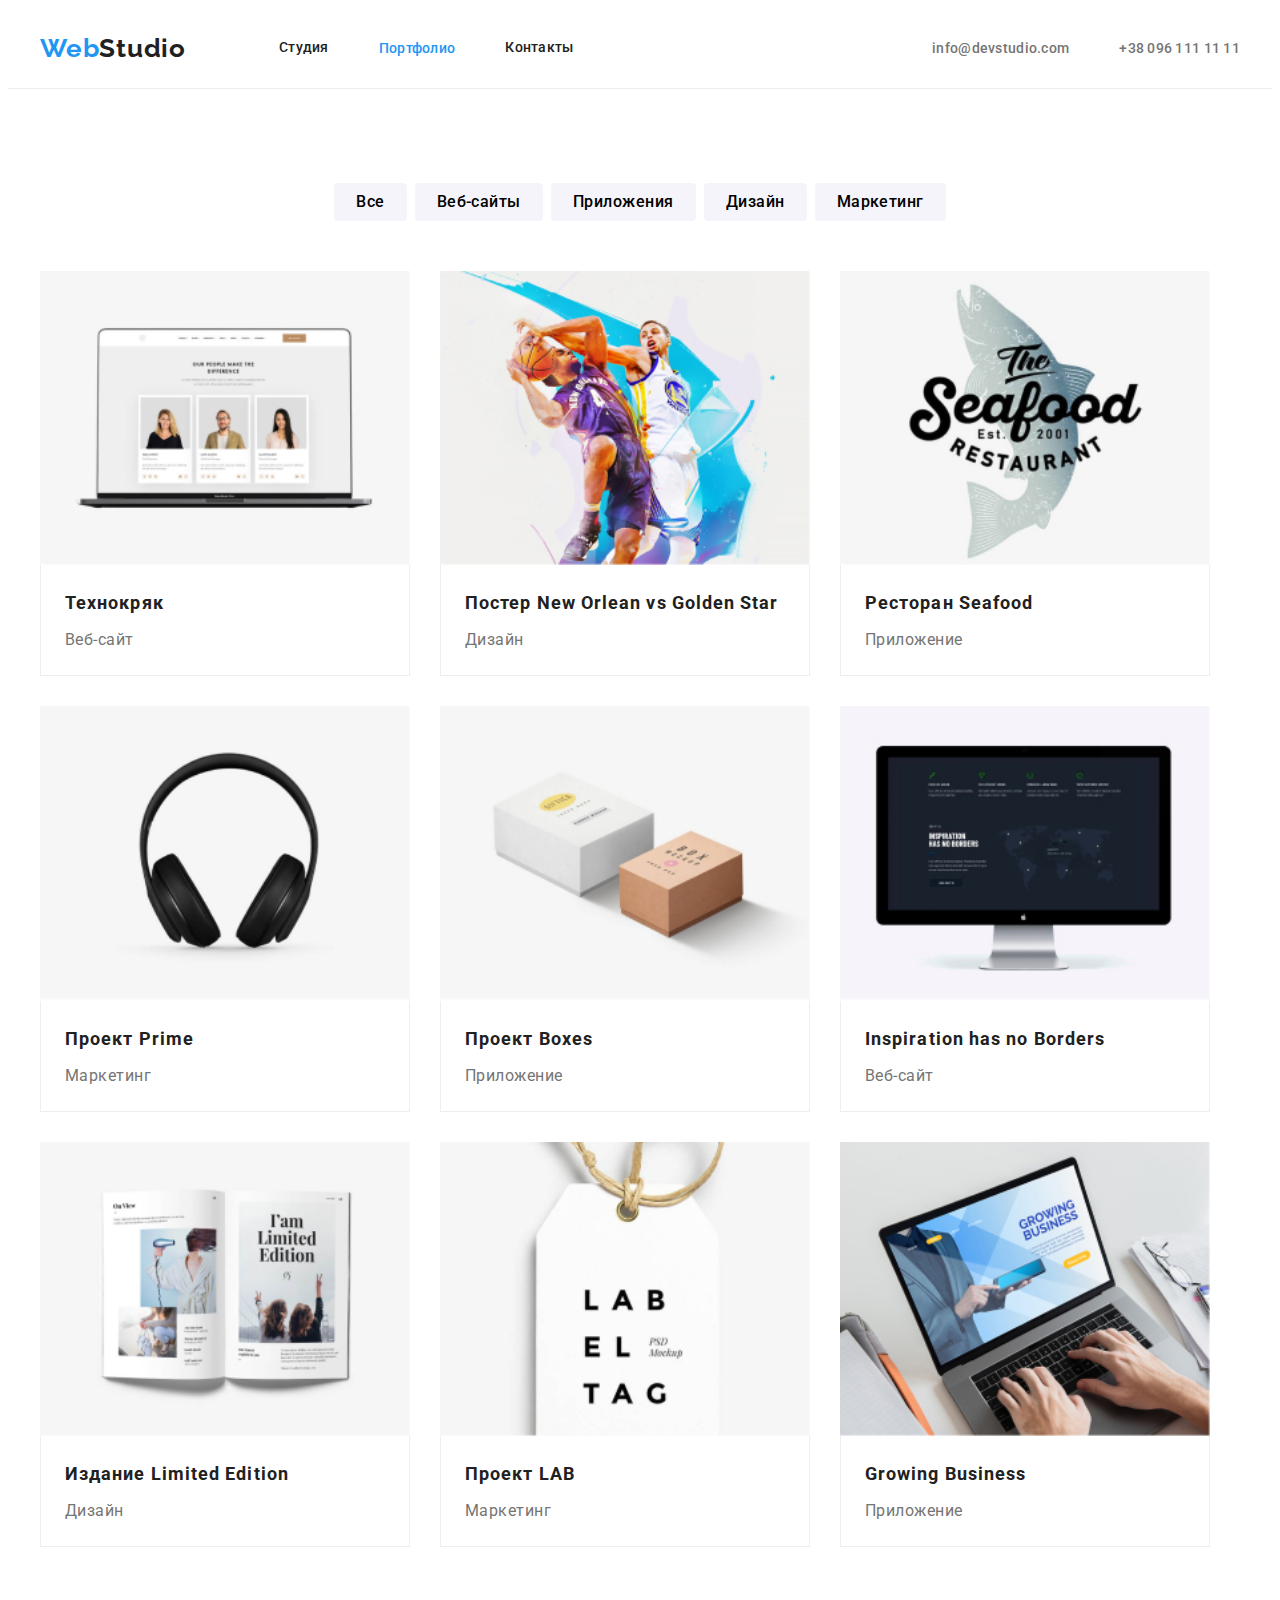
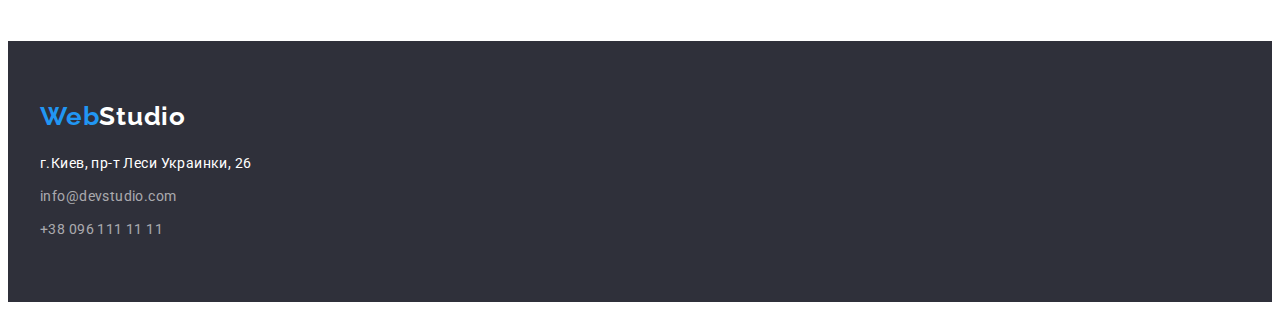
==== portfolio.html @ 44053f6d "Add files via upload" ====
<!DOCTYPE html>
<html lang="ru">

<head>
    <meta charset="UTF-8">
    <meta http-equiv="X-UA-Compatible" content="IE=edge">
    <meta name="viewport" content="width=device-width, initial-scale=1.0">
    <title>WebStudio Портфолио</title>
    <link rel="preconnect" href="https://fonts.googleapis.com">
    <link rel="preconnect" href="https://fonts.gstatic.com" crossorigin>
    <link
        href="https://fonts.googleapis.com/css2?family=Raleway:wght@700&family=Roboto:wght@400;500;700;900&display=swap"
        rel="stylesheet">
    <link rel="stylesheet" href="https://cdnjs.cloudflare.com/ajax/libs/modern-normalize/1.1.0/modern-normalize.min.css"
        integrity="sha512-wpPYUAdjBVSE4KJnH1VR1HeZfpl1ub8YT/NKx4PuQ5NmX2tKuGu6U/JRp5y+Y8XG2tV+wKQpNHVUX03MfMFn9Q=="
        crossorigin="anonymous" referrerpolicy="no-referrer" />
    <link rel="stylesheet" href="./css/styles.css">
</head>

<body>
    <header class="header">
        <div class="container container-header">
            <a class="logo" href="./index.html">Web<span class="logopart-black">Studio</span></a>
            <nav>
                <ul class="list container-header-nav">
                    <li class="link navitem">
                        <a class="nav" href="./index.html">Студия</a>
                    </li>
                    <li class="navitem">
                        <a class="active-page" href="./portfolio.html">Портфолио</a>
                    </li>
                    <li class="navitem">
                        <a class="nav" href="#">Контакты</a>
                    </li>
                </ul>
            </nav>
            <ul class="list container-header-contacts">
                <li>
                    <a class="contacts" href="mailto:info@devstudio.com">info@devstudio.com</a>
                </li>
                <li>
                    <a class="contacts" href="tel:+38096111111">+38 096 111 11 11</a>
                </li>
            </ul>
        </div>
    </header>

    <main>
        <section>
            <div class="container">
                <h1 class=" visually-hidden">Портфолио</h1>
                <ul class="list container-buttons">
                    <li>
                        <button class="buttons-portfolio" type="button">Все</button>
                    </li>
                    <li>
                        <button class="buttons-portfolio" type="button">Веб-сайты</button>
                    </li>
                    <li>
                        <button class="buttons-portfolio" type="button">Приложения</button>
                    </li>
                    <li>
                        <button class="buttons-portfolio" type="button">Дизайн</button>
                    </li>
                    <li>
                        <button class="buttons-portfolio" type="button">Маркетинг</button>
                    </li>
                </ul>


                <ul class="list container-example-cards">
                    <li class="example-card">
                        <img src="./images/technocrack.jpg" alt="лаптоп с открытым вебсайтом" width="370" height="294">
                        <div class="container-example-card-descr">
                            <h2 class="example-card-name">Технокряк</h2>
                            <p class="example-card-descr">Веб-сайт</p>
                        </div>
                    </li>
                    <li class="example-card">
                        <img src="./images/basketball.jpg" alt="баскетболисты команд New Orlean и Golden Star в прыжке"
                            width="370" height="294">
                        <div class="container-example-card-descr">
                            <h2 class="example-card-name">Постер New Orlean vs Golden Star</h2>
                            <p class="example-card-descr">Дизайн</p>
                        </div>
                    </li>

                    <li class="example-card">
                        <img src="./images/seafood.jpg" alt="лого ресторана в виде рыбы" width="370" height="294">
                        <div class="container-example-card-descr">
                            <h2 class="example-card-name">Ресторан Seafood</h2>
                            <p class="example-card-descr">Приложение</p>
                        </div>
                    </li>

                    <li class="example-card">
                        <img src="./images/prime.jpg" alt="полноразмерные черные наушники-чаши" width="370"
                            height="294">
                        <div class="container-example-card-descr">
                            <h2 class="example-card-name">Проект Prime</h2>
                            <p class="example-card-descr">Маркетинг</p>
                        </div>
                    </li>

                    <li class="example-card">
                        <img src="./images/boxes.jpg" alt="две упаковочные коробки" width="370" height="294">
                        <div class="container-example-card-descr">
                            <h2 class="example-card-name">Проект Boxes</h2>
                            <p class="example-card-descr">Приложение</p>
                        </div>
                    </li>

                    <li class="example-card">
                        <img src="./images/inspirationsite.jpg" alt="настольный компьютер моноблок с открытым сайтом"
                            width="370" height="294">
                        <div class="container-example-card-descr">
                            <h2 class="example-card-name">Inspiration has no Borders</h2>
                            <p class="example-card-descr">Веб-сайт</p>
                        </div>
                    </li>
                    <li class="example-card">
                        <img src="./images/limited-edition.jpg" alt="открытый журнал на столе" width="370" height="294">
                        <div class="container-example-card-descr">
                            <h2 class="example-card-name">Издание Limited Edition</h2>
                            <p class="example-card-descr">Дизайн</p>
                        </div>
                    </li>
                    <li class="example-card">
                        <img src="./images/lab-project.jpg" alt="таг-хенгер с надписью LAB" width="370" height="294">
                        <div class="container-example-card-descr">
                            <h2 class="example-card-name">Проект LAB</h2>
                            <p class="example-card-descr">Маркетинг</p>
                        </div>
                    </li>

                    <li class="example-card">
                        <img src="./images/growing-business.jpg" alt="руки при работе на лаптопе" width="370"
                            height="294">
                        <div class="container-example-card-descr">
                            <h2 class="example-card-name">Growing Business</h2>
                            <p class="example-card-descr">Приложение</p>
                        </div>

                    </li>
                </ul>
            </div>
        </section>
    </main>

    <footer>
        <div class="container">
            <a class="logo" href="./index.html">Web<span class="logopart-white">Studio</span></a>
            <address>
                <ul class="list">
                    <li class="footer-info">
                        <a class="address" href="https://goo.gl/maps/pX6Tc8cu8p1majoq9" target="_blank"
                            rel="noopener noreferrer">г.Киев, пр-т Леси Украинки, 26</></a>
                    </li>
                    <li class="footer-info">
                        <a class="footer-contacts" href="mailto:info@devstudio.com">info@devstudio.com</a>
                    </li>
                    <li class="footer-info">
                        <a class="footer-contacts" href="tel:+380961111111">+38 096 111 11 11</a>
                    </li>
                </ul>
            </address>
        </div>
        </div>
    </footer>
</body>

</html>
---- css/styles.css ----
:root {
    --primary-color: #212121;
    --secondary-color: #757575;
    --tertiary-color: #FFFFFF;
    --tertiary-color-alpha: #FFFFFF, 0.6;
    --background-color-primary: #E5E5E5;
    --background-color-secondary: #F5F4FA;
    --background-color-footer: #2F303A;
    --accent-color: #2196F3;
    --button-accent-color: #188CE8;
    --box-shadow-color: rgba(0, 0, 0, 0.15);
    --color-grey: #ECECEC;
}

body {
    color: var(--primary-color);
    background-color: var(--tertiary-color);
    font-family: Roboto, sans-serif;
    font-size: 14px;
    letter-spacing: 0.03em;
}

a:hover,
a:focus {
    color: var(--accent-color);
}

h1,
h2,
h3,
h4,
h5,
h6,
p {
    margin: 0;
    max-width: 100%;
    height: auto;
}

address {
    font-style: normal;
    margin-top: 20px;
}

section {
    padding-top: 94px;
    padding-bottom: 94px;
}

.section {
    padding-top: 0;
}

.logo {
    font-family: Raleway;
    font-style: normal;
    font-weight: 700;
    font-size: 26px;
    line-height: 1.19;
    letter-spacing: 0.03em;
    color: var(--accent-color);
    text-decoration: none;
    margin-right: 93px;
}

.logopart-black {
    font-family: Raleway;
    color: var(--primary-color);
}

.logopart-white {
    font-family: Raleway;
    color: var(--tertiary-color);
}

.header {
    border-bottom: solid 1px var(--color-grey);
}

.nav {
    text-decoration: none;
    font-weight: 500;
    font-size: 14px;
    line-height: 1.14;
    letter-spacing: 0.02em;
    color: var(--primary-color);
    display: block;
    padding-top: 32px;
    padding-bottom: 32px;
}

.navitem {
    /* margin-right: 50px; */
}

.contacts {
    font-weight: 500;
    font-size: 14px;
    line-height: 1.14;
    letter-spacing: 0.02em;
    color: var(--secondary-color);
    text-decoration: none;
    padding: 32px 0;
    align-items: center;
}

.active-page {
    text-decoration: none;
    font-weight: 500;
    font-size: 14px;
    line-height: 1.14;
    letter-spacing: 0.02em;
    color: var(--accent-color);
    padding: 32px 0;
}

.list {
    list-style: none;
    margin: 0;
    padding: 0;
}

.link {
    text-decoration: none;
    color: inherit;
}

.hero-background {
    background: var(--background-color-footer);
    padding-top: 200px;
    padding-bottom: 200px;
    text-align: center;
}

.hero {
    color: var(--tertiary-color);
    font-weight: 900;
    font-size: 44px;
    line-height: 1.36;
    letter-spacing: 0.06em;
    text-transform: uppercase;
    margin: 0 auto;
    width: 696px;
}

.hero-container {
    /* align-items: center; */
}

.button {
    color: var(--tertiary-color);
    background-color: var(--accent-color);
    font-family: Roboto, sans-serif;
    font-weight: 700;
    font-size: 16px;
    line-height: 1.88;
    align-items: center;
    text-align: center;
    letter-spacing: 0.06em;
    box-shadow: 0px 4px 4px var(--box-shadow-color);
    border-radius: 4px;
    border: none;
    cursor: pointer;
    display: flex;
    margin-left: auto;
    margin-right: auto;
    margin-top: 30px;
    padding: 10px 32px;

}

.button:hover,
.button:focus {
    background-color: var(--button-accent-color);
}

.buttons-portfolio {
    background-color: var(--background-color-secondary);
    font-family: Roboto, sans-serif;
    font-weight: 500;
    font-size: 16px;
    line-height: 1.62;
    align-items: center;
    text-align: center;
    letter-spacing: 0.03em;
    border-radius: 4px;
    border: none;
    cursor: pointer;
    padding: 6px 22px;
}

.buttons-portfolio:hover,
.buttons-portfolio:focus {
    background-color: var(--accent-color);
    color: var(--tertiary-color);
    box-shadow: 0px 4px 4px var(--box-shadow-color);
}

.visually-hidden {
    position: absolute;
    width: 1px;
    height: 1px;
    margin: -1px;
    border: 0;
    padding: 0;

    white-space: nowrap;
    clip-path: inset(100%);
    clip: rect(0 0 0 0);
    overflow: hidden;
}

.benefits-h {
    font-weight: 700;
    font-size: 14px;
    line-height: 1.14;
    letter-spacing: 0.03em;
    text-transform: uppercase;
    margin-bottom: 10px;
}

.benefits-p {
    color: var(--secondary-color);
    font-size: 14px;
    line-height: 1.71em;
    letter-spacing: 0.03em;
    width: 270px;
}

.whatwedo-h {
    font-weight: 700;
    font-size: 36px;
    line-height: 1.16;
    text-align: center;
    letter-spacing: 0.03em;
    margin-bottom: 50px;
}

.our-team {
    padding-top: 30px;
    padding-bottom: 30px;
}

.our-team-section {
    background-color: var(--background-color-secondary);
}

.our-team-card {
    background-color: var(--tertiary-color);
    box-shadow: 0px 1px 3px rgba(0, 0, 0, 0.12), 0px 1px 1px rgba(0, 0, 0, 0.14), 0px 2px 1px rgba(0, 0, 0, 0.2);
    border-radius: 0px 0px 4px 4px;
}

.our-team-member {
    font-weight: 500;
    font-size: 16px;
    line-height: 1.19;
    text-align: center;
    letter-spacing: 0.03em;
    margin-bottom: 9px;
}

.our-team-member-descr {
    color: var(--secondary-color);
    font-size: 16px;
    line-height: 1.19;
    text-align: center;
    letter-spacing: 0.03em;
    margin-bottom: 9px;
}

footer {
    background-color: var(--background-color-footer);
    padding-top: 60px;
    padding-bottom: 60px;
}

.address {
    color: var(--tertiary-color);
    font-style: normal;
    font-size: 14px;
    line-height: 1.71;
    letter-spacing: 0.03em;
    text-decoration: none;
}

.footer-contacts {
    font-style: normal;
    font-size: 14px;
    line-height: 1.71;
    letter-spacing: 0.03em;
    color: rgba(255, 255, 255, 0.6);
    text-decoration: none;
}

.example-card-name {
    font-weight: 700;
    font-size: 18px;
    line-height: 2;
    letter-spacing: 0.06em;
    margin-bottom: 4px;
}

.example-card-descr {
    color: var(--secondary-color);
    font-size: 16px;
    line-height: 1.87;
    letter-spacing: 0.03em;

}

.container {
    width: 1200px;
    margin: 0 auto;
    padding: 0 15px;
}

.container-header {
    display: flex;
    align-items: center;
}

.container-header-nav {
    display: flex;
    align-items: center;
    gap: 50px;
}

.container-header-contacts {
    display: flex;
    gap: 50px;
    margin-left: auto;
    align-items: center;
}

img {
    display: block;
    max-width: 100%;
    height: auto;
}

.container-benefits {
    display: flex;
    gap: 30px;
}

.container-whatwedo {
    display: flex;
    gap: 30px;
}

.container-our-team {
    display: flex;
    gap: 30px;
    justify-content: center;
}

.footer-info:not(:last-child) {
    margin-bottom: 9px;
}

.container-buttons {
    gap: 8px;
    display: flex;
    justify-content: center;
    margin-bottom: 50px;
}

.container-example-cards {
    display: flex;
    flex-wrap: wrap;
    gap: 30px;
}

.container-example-card-descr {
    border: 1px solid #EEEEEE;
    border-top: none;
    padding: 20px 24px;
}
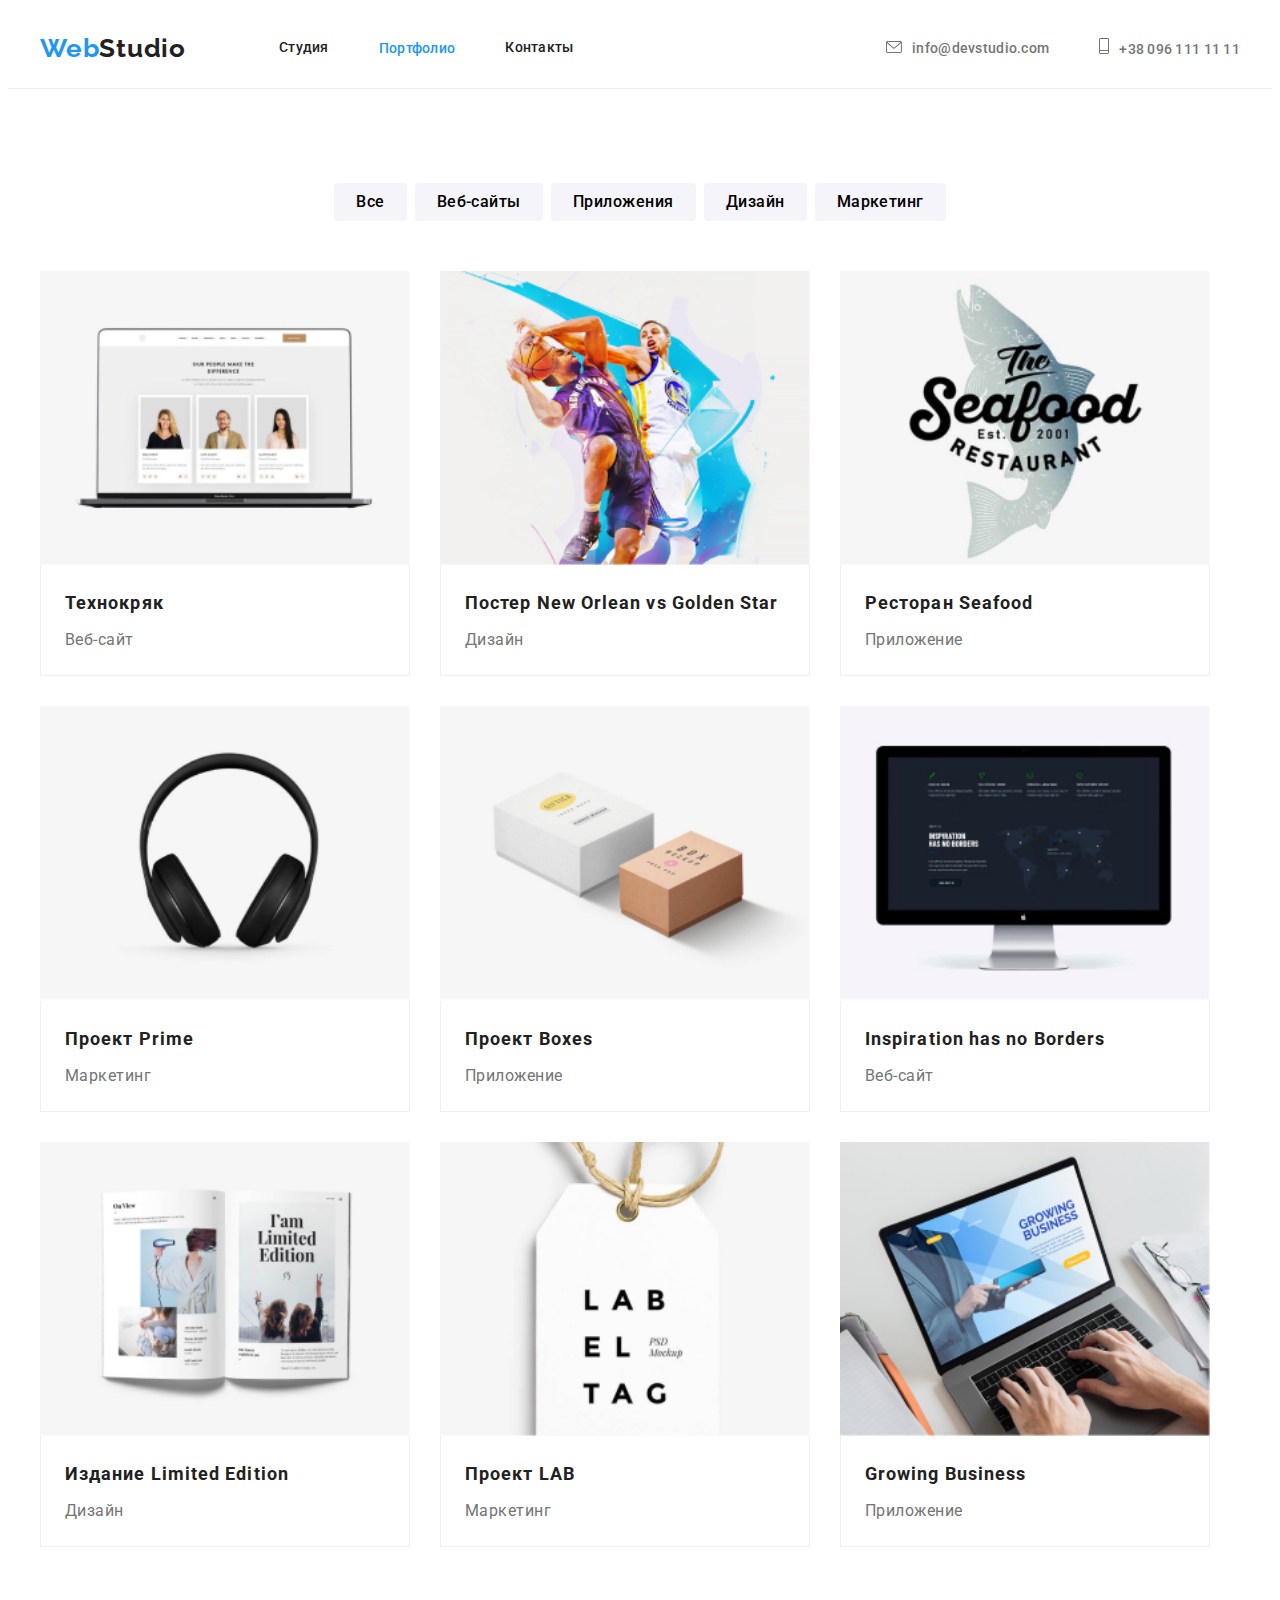
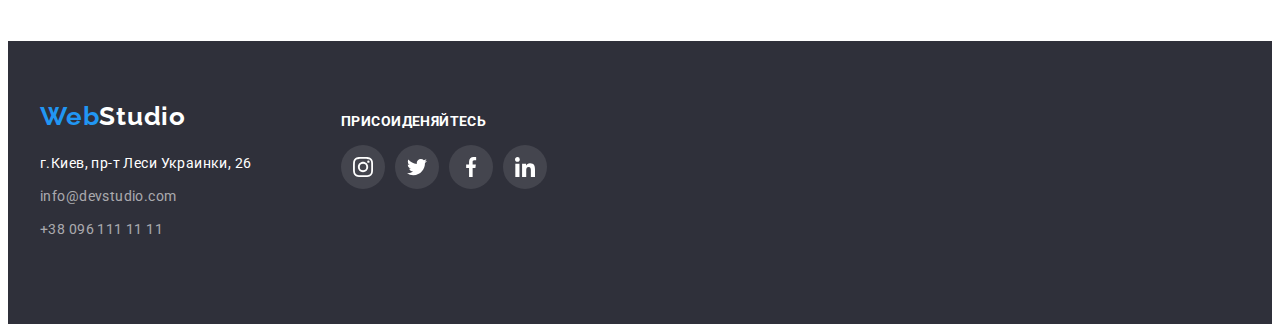
==== commit d7d0ade4: "up" ====
--- a/portfolio.html
+++ b/portfolio.html
@@ -36,10 +36,16 @@
             </nav>
             <ul class="list container-header-contacts">
                 <li>
-                    <a class="contacts" href="mailto:info@devstudio.com">info@devstudio.com</a>
+                    <a class="contacts-mail" href="mailto:info@devstudio.com"><svg class="contacts-mail-icon" width="16"
+                            height="12">
+                            <use href="./images/icons.svg#envelope" </use>
+                        </svg>info@devstudio.com</a>
                 </li>
                 <li>
-                    <a class="contacts" href="tel:+38096111111">+38 096 111 11 11</a>
+                    <a class="contacts-phone" href="tel:+38096111111"><svg class="contacts-phone-icon" width="10"
+                            height="16">
+                            <use href="./images/icons.svg#phone" </use>
+                        </svg>+38 096 111 11 11</a>
                 </li>
             </ul>
         </div>
@@ -76,6 +82,7 @@
                             <p class="example-card-descr">Веб-сайт</p>
                         </div>
                     </li>
+
                     <li class="example-card">
                         <img src="./images/basketball.jpg" alt="баскетболисты команд New Orlean и Golden Star в прыжке"
                             width="370" height="294">
@@ -118,6 +125,7 @@
                             <p class="example-card-descr">Веб-сайт</p>
                         </div>
                     </li>
+
                     <li class="example-card">
                         <img src="./images/limited-edition.jpg" alt="открытый журнал на столе" width="370" height="294">
                         <div class="container-example-card-descr">
@@ -125,6 +133,7 @@
                             <p class="example-card-descr">Дизайн</p>
                         </div>
                     </li>
+
                     <li class="example-card">
                         <img src="./images/lab-project.jpg" alt="таг-хенгер с надписью LAB" width="370" height="294">
                         <div class="container-example-card-descr">
@@ -148,23 +157,61 @@
     </main>
 
     <footer>
-        <div class="container">
-            <a class="logo" href="./index.html">Web<span class="logopart-white">Studio</span></a>
-            <address>
-                <ul class="list">
-                    <li class="footer-info">
-                        <a class="address" href="https://goo.gl/maps/pX6Tc8cu8p1majoq9" target="_blank"
-                            rel="noopener noreferrer">г.Киев, пр-т Леси Украинки, 26</></a>
-                    </li>
-                    <li class="footer-info">
-                        <a class="footer-contacts" href="mailto:info@devstudio.com">info@devstudio.com</a>
-                    </li>
-                    <li class="footer-info">
-                        <a class="footer-contacts" href="tel:+380961111111">+38 096 111 11 11</a>
-                    </li>
-                </ul>
-            </address>
-        </div>
+        <div class="container-footer">
+            <div class="container-footer-left">
+                <a class="logo" href="./index.html">Web<span class="logopart-white">Studio</span></a>
+                <address>
+                    <ul class="list">
+                        <li class="footer-info">
+                            <a class="address" href="https://goo.gl/maps/pX6Tc8cu8p1majoq9" target="_blank"
+                                rel="noopener noreferrer">г.Киев, пр-т Леси Украинки, 26</></a>
+                        </li>
+                        <li class="footer-info">
+                            <a class="footer-contacts" href="mailto:info@devstudio.com">info@devstudio.com</a>
+                        </li>
+                        <li class="footer-info">
+                            <a class="footer-contacts" href="tel:+380961111111">+38 096 111 11 11</a>
+                        </li>
+                    </ul>
+                </address>
+            </div>
+            <div class="container-footer-join">
+                <p>Присоиденяйтесь</p>
+                <ul class="list socials">
+                    <li>
+                        <a class="social-links-footer" href="#">
+                            <svg width="20" height="20">
+                                <use href="./images/icons.svg#s-instagram">
+                                </use>
+                            </svg>
+                        </a>
+                    </li>
+                    <li>
+                        <a class="social-links-footer" href="#">
+                            <svg width="20" height="20">
+                                <use href="./images/icons.svg#s-twitter">
+                                </use>
+                            </svg>
+                        </a>
+                    </li>
+                    <li>
+                        <a class="social-links-footer" href="#">
+                            <svg width="20" height="20">
+                                <use href="./images/icons.svg#s-facebook">
+                                </use>
+                            </svg>
+                        </a>
+                    </li>
+                    <li>
+                        <a class="social-links-footer" href="#">
+                            <svg width="20" height="20">
+                                <use href="./images/icons.svg#s-linkedin">
+                                </use>
+                            </svg>
+                        </a>
+                    </li>
+                </ul>
+            </div>
         </div>
     </footer>
 </body>
--- a/css/styles.css
+++ b/css/styles.css
@@ -89,11 +89,7 @@
     padding-bottom: 32px;
 }
 
-.navitem {
-    /* margin-right: 50px; */
-}
-
-.contacts {
+.contacts-mail {
     font-weight: 500;
     font-size: 14px;
     line-height: 1.14;
@@ -102,6 +98,37 @@
     text-decoration: none;
     padding: 32px 0;
     align-items: center;
+    fill: var(--secondary-color);
+}
+
+.contacts-mail:hover,
+:focus {
+    fill: var(--accent-color);
+}
+
+.contacts-phone {
+    font-weight: 500;
+    font-size: 14px;
+    line-height: 1.14;
+    letter-spacing: 0.02em;
+    color: var(--secondary-color);
+    text-decoration: none;
+    padding: 32px 0;
+    align-items: center;
+    fill: var(--secondary-color);
+}
+
+.contacts-phone:hover,
+:focus {
+    fill: var(--accent-color);
+}
+
+.contacts-mail-icon {
+    margin-right: 10px;
+}
+
+.contacts-phone-icon {
+    margin-right: 10px;
 }
 
 .active-page {
@@ -127,6 +154,11 @@
 
 .hero-background {
     background: var(--background-color-footer);
+    background-image: url("../images/herooverlay.png"),
+        url("../images/hero-bg-img.jpg");
+    background-position: center;
+    background-repeat: no-repeat;
+    background-size: cover;
     padding-top: 200px;
     padding-bottom: 200px;
     text-align: center;
@@ -143,10 +175,6 @@
     width: 696px;
 }
 
-.hero-container {
-    /* align-items: center; */
-}
-
 .button {
     color: var(--tertiary-color);
     background-color: var(--accent-color);
@@ -217,6 +245,7 @@
     letter-spacing: 0.03em;
     text-transform: uppercase;
     margin-bottom: 10px;
+    margin-top: 30px;
 }
 
 .benefits-p {
@@ -225,6 +254,15 @@
     line-height: 1.71em;
     letter-spacing: 0.03em;
     width: 270px;
+}
+
+.benefit-icon {
+    background-color: var(--background-color-secondary);
+    width: 270px;
+    height: 120px;
+    display: flex;
+    justify-content: center;
+    align-items: center;
 }
 
 .whatwedo-h {
@@ -266,7 +304,7 @@
     line-height: 1.19;
     text-align: center;
     letter-spacing: 0.03em;
-    margin-bottom: 9px;
+    /* margin-bottom: 9px; */
 }
 
 footer {
@@ -306,7 +344,12 @@
     font-size: 16px;
     line-height: 1.87;
     letter-spacing: 0.03em;
-
+}
+
+.example-card:hover,
+:focus {
+    cursor: pointer;
+    box-shadow: 0px 1px 1px rgba(0, 0, 0, 0.12), 0px 4px 4px rgba(0, 0, 0, 0.06), 1px 4px 6px rgba(0, 0, 0, 0.16);
 }
 
 .container {
@@ -376,4 +419,97 @@
     border: 1px solid #EEEEEE;
     border-top: none;
     padding: 20px 24px;
+}
+
+.clients {
+    font-weight: 700;
+    font-size: 36px;
+    line-height: 1.16;
+    text-align: center;
+    letter-spacing: 0.03em;
+    margin-bottom: 50px;
+}
+
+.container-clients {
+    display: flex;
+    gap: 30px;
+}
+
+.clientbox {
+    border: 1px solid #AFB1B8;
+    border-radius: 4px;
+    padding: 16px 32px;
+    fill: #AFB1B8;
+}
+
+.clientbox:hover,
+:focus {
+    border: 1px solid var(--accent-color);
+    fill: var(--accent-color);
+}
+
+.socials {
+    display: flex;
+    align-items: center;
+    justify-content: center;
+    margin-top: 16px;
+    gap: 10px;
+}
+
+.social-links {
+    display: flex;
+    justify-content: center;
+    align-items: center;
+    width: 44px;
+    height: 44px;
+    fill: #AFB1B8;
+}
+
+.social-links:hover,
+:focus {
+    background-color: var(--accent-color);
+    border-radius: 50%;
+    fill: var(--tertiary-color);
+}
+
+.container-footer {
+    width: 1200px;
+    margin: 0 auto;
+    padding: 0 15px;
+    display: flex;
+}
+
+.container-footer-left {
+    width: 231px;
+    height: 163px;
+}
+
+.container-footer-join {
+    width: 206px;
+    height: 80px;
+    margin-left: 70px;
+    margin-top: 12px;
+
+    font-weight: 700;
+    line-height: 16px;
+    text-transform: uppercase;
+    color: var(--tertiary-color);
+}
+
+.social-links-footer {
+    display: flex;
+    justify-content: center;
+    align-items: center;
+    width: 44px;
+    height: 44px;
+    fill: var(--tertiary-color);
+    background-color: rgba(255, 255, 255, 0.1);
+    border-radius: 50%;
+}
+
+.social-links-footer:hover,
+:focus {
+    background-color: var(--accent-color);
+    border-radius: 50%;
+    fill: var(--tertiary-color);
 }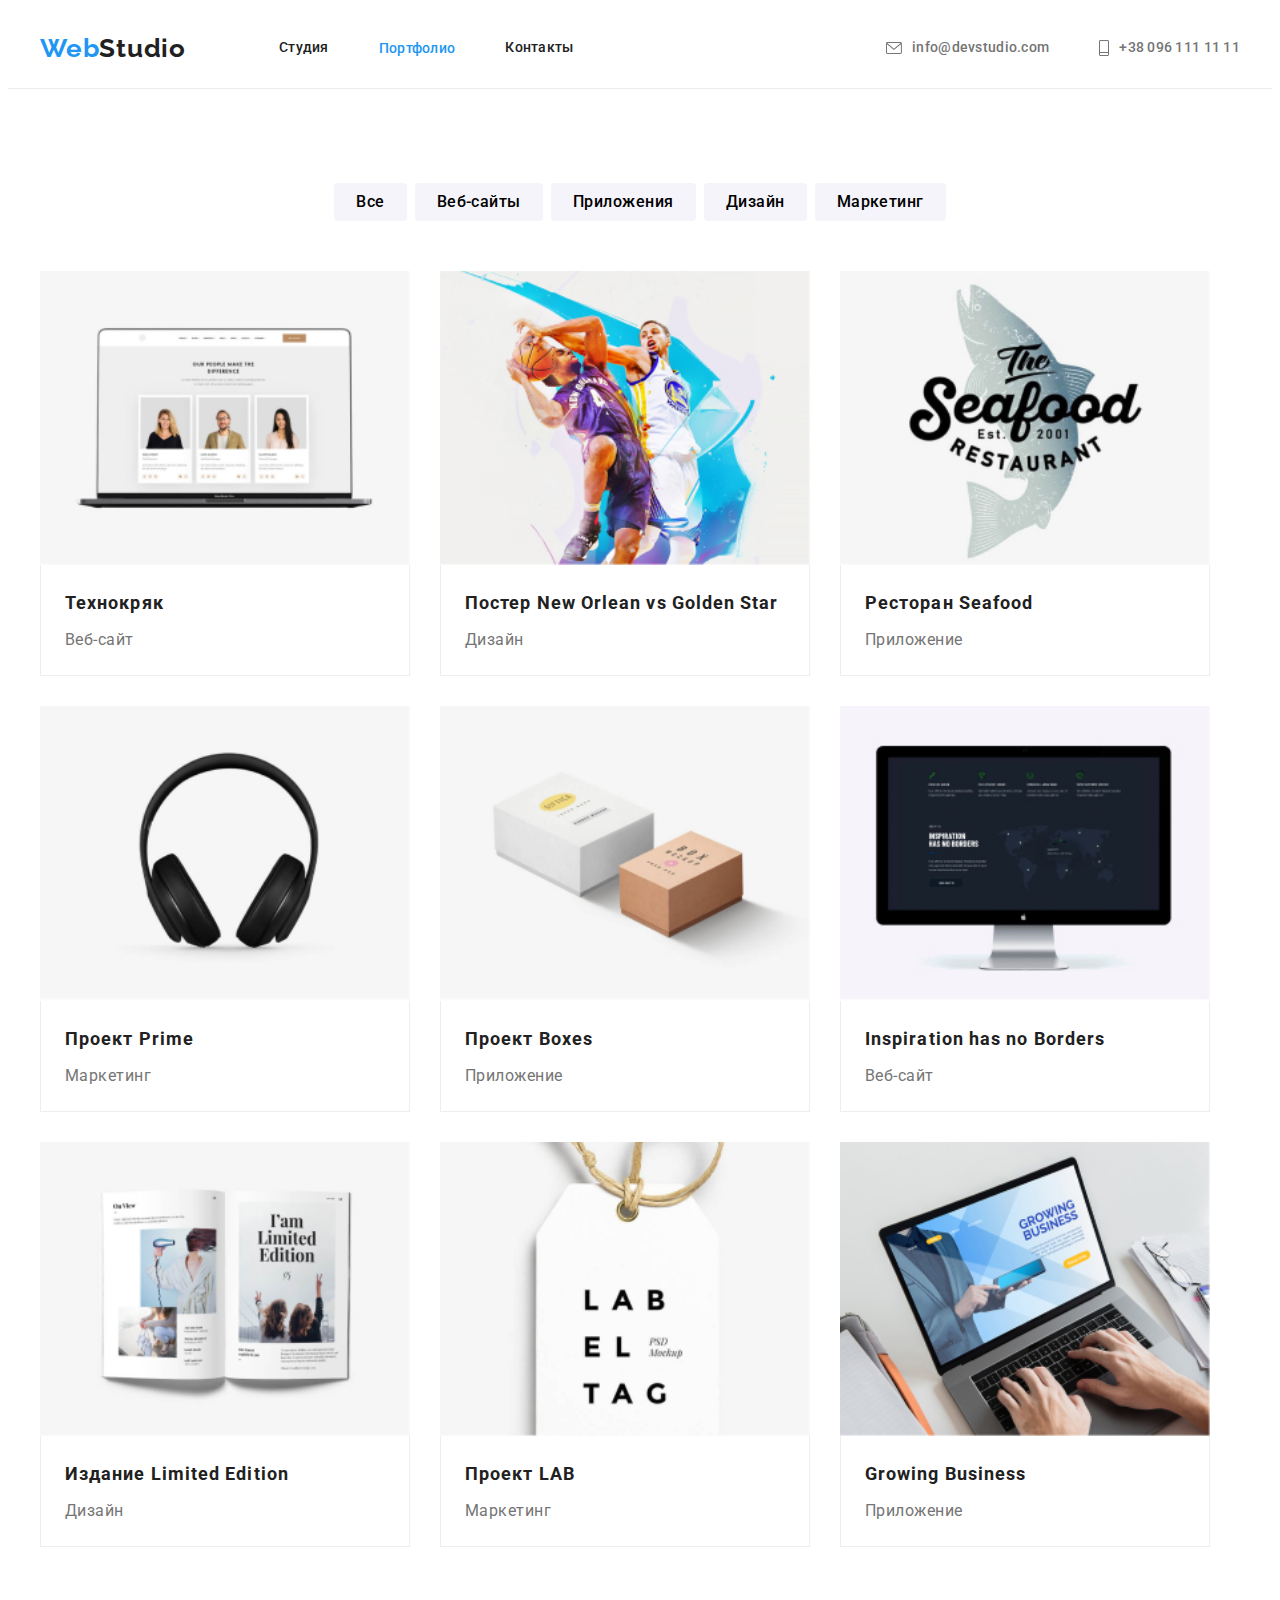
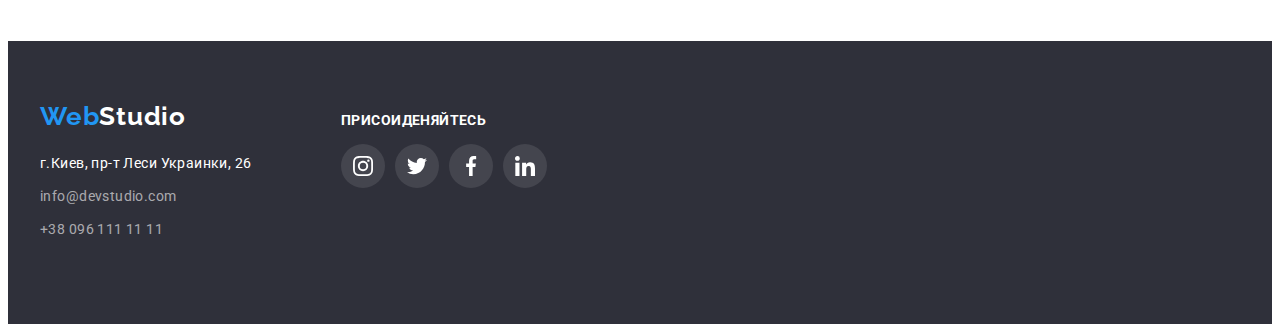
==== commit f56a37c7: "ап" ====
--- a/portfolio.html
+++ b/portfolio.html
@@ -76,86 +76,112 @@
 
                 <ul class="list container-example-cards">
                     <li class="example-card">
-                        <img src="./images/technocrack.jpg" alt="лаптоп с открытым вебсайтом" width="370" height="294">
-                        <div class="container-example-card-descr">
-                            <h2 class="example-card-name">Технокряк</h2>
-                            <p class="example-card-descr">Веб-сайт</p>
-                        </div>
-                    </li>
-
-                    <li class="example-card">
-                        <img src="./images/basketball.jpg" alt="баскетболисты команд New Orlean и Golden Star в прыжке"
-                            width="370" height="294">
-                        <div class="container-example-card-descr">
-                            <h2 class="example-card-name">Постер New Orlean vs Golden Star</h2>
-                            <p class="example-card-descr">Дизайн</p>
-                        </div>
-                    </li>
-
-                    <li class="example-card">
-                        <img src="./images/seafood.jpg" alt="лого ресторана в виде рыбы" width="370" height="294">
-                        <div class="container-example-card-descr">
-                            <h2 class="example-card-name">Ресторан Seafood</h2>
-                            <p class="example-card-descr">Приложение</p>
-                        </div>
-                    </li>
-
-                    <li class="example-card">
-                        <img src="./images/prime.jpg" alt="полноразмерные черные наушники-чаши" width="370"
-                            height="294">
-                        <div class="container-example-card-descr">
-                            <h2 class="example-card-name">Проект Prime</h2>
-                            <p class="example-card-descr">Маркетинг</p>
-                        </div>
-                    </li>
-
-                    <li class="example-card">
-                        <img src="./images/boxes.jpg" alt="две упаковочные коробки" width="370" height="294">
-                        <div class="container-example-card-descr">
-                            <h2 class="example-card-name">Проект Boxes</h2>
-                            <p class="example-card-descr">Приложение</p>
-                        </div>
-                    </li>
-
-                    <li class="example-card">
-                        <img src="./images/inspirationsite.jpg" alt="настольный компьютер моноблок с открытым сайтом"
-                            width="370" height="294">
-                        <div class="container-example-card-descr">
-                            <h2 class="example-card-name">Inspiration has no Borders</h2>
-                            <p class="example-card-descr">Веб-сайт</p>
-                        </div>
-                    </li>
-
-                    <li class="example-card">
-                        <img src="./images/limited-edition.jpg" alt="открытый журнал на столе" width="370" height="294">
-                        <div class="container-example-card-descr">
-                            <h2 class="example-card-name">Издание Limited Edition</h2>
-                            <p class="example-card-descr">Дизайн</p>
-                        </div>
-                    </li>
-
-                    <li class="example-card">
-                        <img src="./images/lab-project.jpg" alt="таг-хенгер с надписью LAB" width="370" height="294">
-                        <div class="container-example-card-descr">
-                            <h2 class="example-card-name">Проект LAB</h2>
-                            <p class="example-card-descr">Маркетинг</p>
-                        </div>
-                    </li>
-
-                    <li class="example-card">
-                        <img src="./images/growing-business.jpg" alt="руки при работе на лаптопе" width="370"
-                            height="294">
-                        <div class="container-example-card-descr">
-                            <h2 class="example-card-name">Growing Business</h2>
-                            <p class="example-card-descr">Приложение</p>
-                        </div>
-
+                        <a class="example-card-block" href="http://" target="_blank" rel="noopener noreferrer"><img
+                                src="./images/technocrack.jpg" alt="лаптоп с открытым вебсайтом" width="370"
+                                height="294">
+                            <div class="container-example-card-descr">
+                                <h2 class="example-card-name">Технокряк</h2>
+                                <p class="example-card-descr">Веб-сайт</p>
+                            </div>
+                        </a>
+
+                    </li>
+
+                    <li class="example-card">
+                        <a class="example-card-block" href="http://" target="_blank" rel="noopener noreferrer"><img
+                                src="./images/basketball.jpg"
+                                alt="баскетболисты команд New Orlean и Golden Star в прыжке" width="370" height="294">
+                            <div class="container-example-card-descr">
+                                <h2 class="example-card-name">Постер New Orlean vs Golden Star</h2>
+                                <p class="example-card-descr">Дизайн</p>
+                            </div>
+                        </a>
+
+                    </li>
+
+                    <li class="example-card">
+                        <a class="example-card-block" href="http://" target="_blank" rel="noopener noreferrer"><img
+                                src="./images/seafood.jpg" alt="лого ресторана в виде рыбы" width="370" height="294">
+                            <div class="container-example-card-descr">
+                                <h2 class="example-card-name">Ресторан Seafood</h2>
+                                <p class="example-card-descr">Приложение</p>
+                            </div>
+                        </a>
+
+                    </li>
+
+                    <li class="example-card">
+                        <a class="example-card-block" href="http://" target="_blank" rel="noopener noreferrer"><img
+                                src="./images/prime.jpg" alt="полноразмерные черные наушники-чаши" width="370"
+                                height="294">
+                            <div class="container-example-card-descr">
+                                <h2 class="example-card-name">Проект Prime</h2>
+                                <p class="example-card-descr">Маркетинг</p>
+                            </div>
+                        </a>
+
+                    </li>
+
+                    <li class="example-card">
+                        <a class="example-card-block" href="http://" target="_blank" rel="noopener noreferrer"><img
+                                src="./images/boxes.jpg" alt="две упаковочные коробки" width="370" height="294">
+                            <div class="container-example-card-descr">
+                                <h2 class="example-card-name">Проект Boxes</h2>
+                                <p class="example-card-descr">Приложение</p>
+                            </div>
+                        </a>
+
+                    </li>
+
+                    <li class="example-card">
+                        <a class="example-card-block" href="http://" target="_blank" rel="noopener noreferrer"><img
+                                src="./images/inspirationsite.jpg" alt="настольный компьютер моноблок с открытым сайтом"
+                                width="370" height="294">
+                            <div class="container-example-card-descr">
+                                <h2 class="example-card-name">Inspiration has no Borders</h2>
+                                <p class="example-card-descr">Веб-сайт</p>
+                            </div>
+                        </a>
+
+                    </li>
+
+                    <li class="example-card">
+                        <a class="example-card-block" href="http://" target="_blank" rel="noopener noreferrer"><img
+                                src="./images/limited-edition.jpg" alt="открытый журнал на столе" width="370"
+                                height="294">
+                            <div class="container-example-card-descr">
+                                <h2 class="example-card-name">Издание Limited Edition</h2>
+                                <p class="example-card-descr">Дизайн</p>
+                            </div>
+                        </a>
+
+                    </li>
+
+                    <li class="example-card">
+                        <a class="example-card-block" href="http://" target="_blank" rel="noopener noreferrer"><img
+                                src="./images/lab-project.jpg" alt="таг-хенгер с надписью LAB" width="370" height="294">
+                            <div class="container-example-card-descr">
+                                <h2 class="example-card-name">Проект LAB</h2>
+                                <p class="example-card-descr">Маркетинг</p>
+                            </div>
+                        </a>
+
+                    </li>
+
+                    <li class="example-card">
+                        <a class="example-card-block" href="http://" target="_blank" rel="noopener noreferrer"><img
+                                src="./images/growing-business.jpg" alt="руки при работе на лаптопе" width="370"
+                                height="294">
+                            <div class="container-example-card-descr">
+                                <h2 class="example-card-name">Growing Business</h2>
+                                <p class="example-card-descr">Приложение</p>
+                            </div>
+                        </a>
                     </li>
                 </ul>
             </div>
         </section>
     </main>
-
     <footer>
         <div class="container-footer">
             <div class="container-footer-left">
@@ -176,7 +202,7 @@
                 </address>
             </div>
             <div class="container-footer-join">
-                <p>Присоиденяйтесь</p>
+                <p class="joinus">Присоиденяйтесь</p>
                 <ul class="list socials">
                     <li>
                         <a class="social-links-footer" href="#">
--- a/css/styles.css
+++ b/css/styles.css
@@ -90,6 +90,8 @@
 }
 
 .contacts-mail {
+    display: flex;
+    align-items: center;
     font-weight: 500;
     font-size: 14px;
     line-height: 1.14;
@@ -97,13 +99,7 @@
     color: var(--secondary-color);
     text-decoration: none;
     padding: 32px 0;
-    align-items: center;
-    fill: var(--secondary-color);
-}
-
-.contacts-mail:hover,
-:focus {
-    fill: var(--accent-color);
+
 }
 
 .contacts-phone {
@@ -114,17 +110,19 @@
     color: var(--secondary-color);
     text-decoration: none;
     padding: 32px 0;
+    display: flex;
     align-items: center;
     fill: var(--secondary-color);
 }
 
 .contacts-phone:hover,
-:focus {
+.contacts-phone:focus {
     fill: var(--accent-color);
 }
 
 .contacts-mail-icon {
     margin-right: 10px;
+    fill: currentColor;
 }
 
 .contacts-phone-icon {
@@ -154,14 +152,16 @@
 
 .hero-background {
     background: var(--background-color-footer);
-    background-image: url("../images/herooverlay.png"),
-        url("../images/hero-bg-img.jpg");
+    background-image: linear-gradient(to right, rgba(47, 48, 58, 0.4), rgba(47, 48, 58, 0.4)), url("../images/hero-bg-img.jpg");
+    height: 600px;
+    max-width: 1600px;
     background-position: center;
     background-repeat: no-repeat;
     background-size: cover;
     padding-top: 200px;
     padding-bottom: 200px;
     text-align: center;
+    margin: 0 auto;
 }
 
 .hero {
@@ -347,9 +347,21 @@
 }
 
 .example-card:hover,
-:focus {
-    cursor: pointer;
+.example-card:focus {
     box-shadow: 0px 1px 1px rgba(0, 0, 0, 0.12), 0px 4px 4px rgba(0, 0, 0, 0.06), 1px 4px 6px rgba(0, 0, 0, 0.16);
+}
+
+.example-card-block {
+    text-decoration: none;
+    text-decoration-style: none;
+    display: block;
+    cursor: default;
+    color: var(--primary-color);
+}
+
+.example-card-block:hover,
+.example-card-block:focus {
+    color: inherit;
 }
 
 .container {
@@ -443,14 +455,13 @@
 }
 
 .clientbox:hover,
-:focus {
+.clientbox:focus {
     border: 1px solid var(--accent-color);
     fill: var(--accent-color);
 }
 
 .socials {
     display: flex;
-    align-items: center;
     justify-content: center;
     margin-top: 16px;
     gap: 10px;
@@ -462,14 +473,14 @@
     align-items: center;
     width: 44px;
     height: 44px;
+    border-radius: 50%;
     fill: #AFB1B8;
 }
 
 .social-links:hover,
-:focus {
+.social-links:focus {
+    fill: var(--tertiary-color);
     background-color: var(--accent-color);
-    border-radius: 50%;
-    fill: var(--tertiary-color);
 }
 
 .container-footer {
@@ -477,6 +488,7 @@
     margin: 0 auto;
     padding: 0 15px;
     display: flex;
+    align-items: baseline;
 }
 
 .container-footer-left {
@@ -485,15 +497,7 @@
 }
 
 .container-footer-join {
-    width: 206px;
-    height: 80px;
     margin-left: 70px;
-    margin-top: 12px;
-
-    font-weight: 700;
-    line-height: 16px;
-    text-transform: uppercase;
-    color: var(--tertiary-color);
 }
 
 .social-links-footer {
@@ -508,8 +512,15 @@
 }
 
 .social-links-footer:hover,
-:focus {
+.social-links-footer:focus {
     background-color: var(--accent-color);
     border-radius: 50%;
     fill: var(--tertiary-color);
+}
+
+.joinus {
+    font-weight: 700;
+    line-height: 16px;
+    text-transform: uppercase;
+    color: var(--tertiary-color);
 }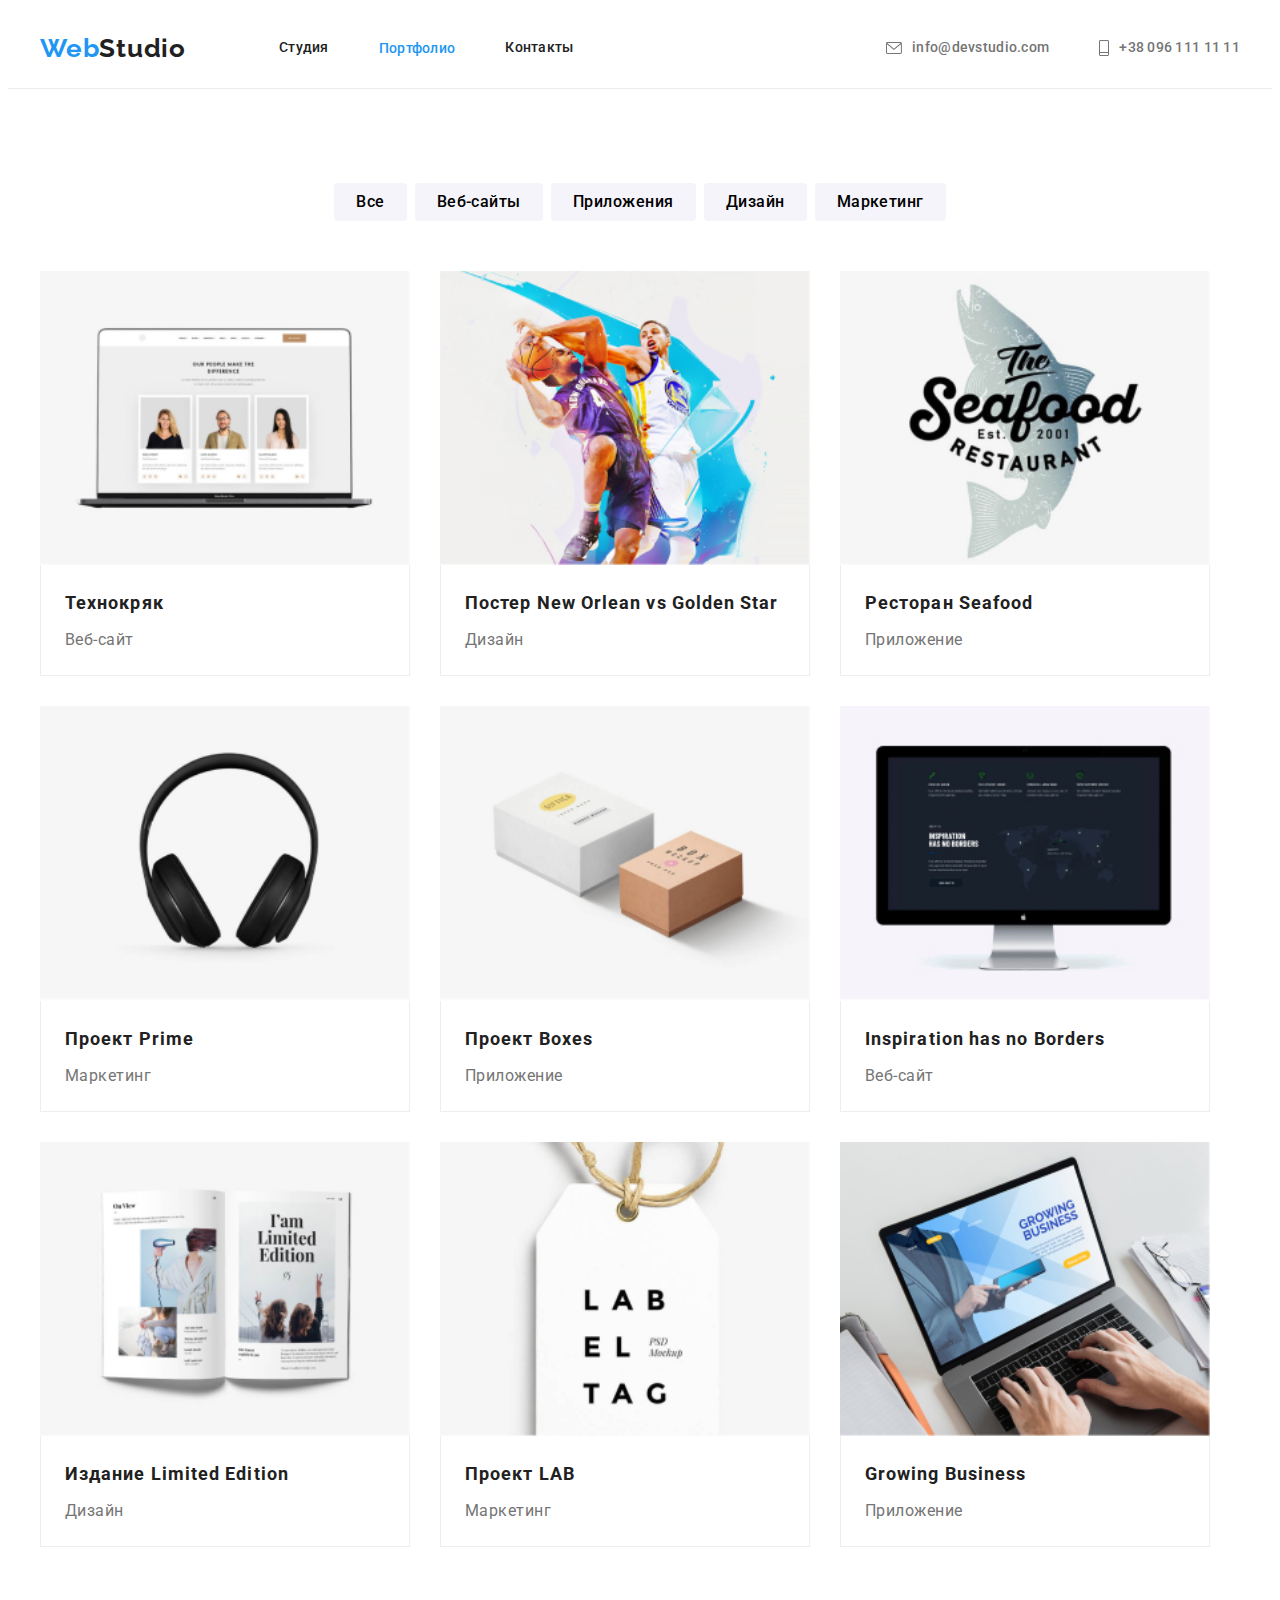
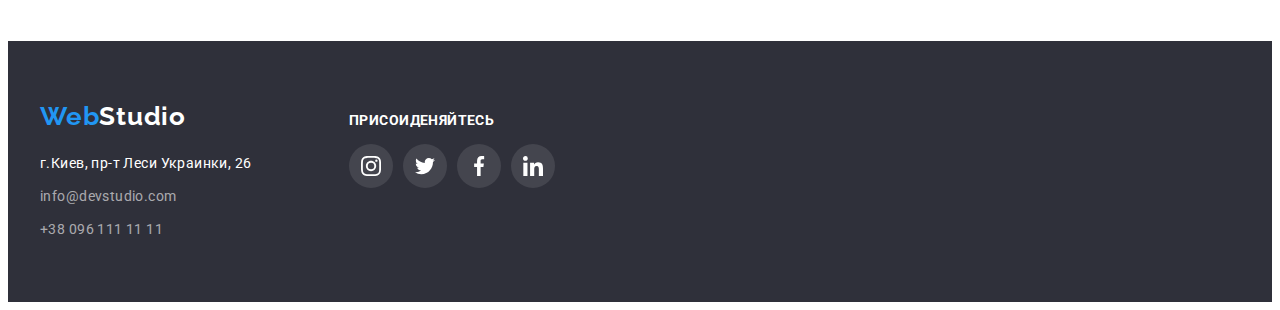
==== commit 20a6250d: "ап3" ====
--- a/portfolio.html
+++ b/portfolio.html
@@ -23,13 +23,13 @@
             <a class="logo" href="./index.html">Web<span class="logopart-black">Studio</span></a>
             <nav>
                 <ul class="list container-header-nav">
-                    <li class="link navitem">
+                    <li class="link">
                         <a class="nav" href="./index.html">Студия</a>
                     </li>
-                    <li class="navitem">
+                    <li>
                         <a class="active-page" href="./portfolio.html">Портфолио</a>
                     </li>
-                    <li class="navitem">
+                    <li>
                         <a class="nav" href="#">Контакты</a>
                     </li>
                 </ul>
@@ -73,10 +73,9 @@
                     </li>
                 </ul>
 
-
                 <ul class="list container-example-cards">
                     <li class="example-card">
-                        <a class="example-card-block" href="http://" target="_blank" rel="noopener noreferrer"><img
+                        <a class="example-card-block link" href="http://" target="_blank" rel="noopener noreferrer"><img
                                 src="./images/technocrack.jpg" alt="лаптоп с открытым вебсайтом" width="370"
                                 height="294">
                             <div class="container-example-card-descr">
@@ -84,11 +83,10 @@
                                 <p class="example-card-descr">Веб-сайт</p>
                             </div>
                         </a>
-
-                    </li>
-
-                    <li class="example-card">
-                        <a class="example-card-block" href="http://" target="_blank" rel="noopener noreferrer"><img
+                    </li>
+
+                    <li class="example-card">
+                        <a class="example-card-block link" href="http://" target="_blank" rel="noopener noreferrer"><img
                                 src="./images/basketball.jpg"
                                 alt="баскетболисты команд New Orlean и Golden Star в прыжке" width="370" height="294">
                             <div class="container-example-card-descr">
@@ -96,22 +94,20 @@
                                 <p class="example-card-descr">Дизайн</p>
                             </div>
                         </a>
-
-                    </li>
-
-                    <li class="example-card">
-                        <a class="example-card-block" href="http://" target="_blank" rel="noopener noreferrer"><img
+                    </li>
+
+                    <li class="example-card">
+                        <a class="example-card-block link" href="http://" target="_blank" rel="noopener noreferrer"><img
                                 src="./images/seafood.jpg" alt="лого ресторана в виде рыбы" width="370" height="294">
                             <div class="container-example-card-descr">
                                 <h2 class="example-card-name">Ресторан Seafood</h2>
                                 <p class="example-card-descr">Приложение</p>
                             </div>
                         </a>
-
-                    </li>
-
-                    <li class="example-card">
-                        <a class="example-card-block" href="http://" target="_blank" rel="noopener noreferrer"><img
+                    </li>
+
+                    <li class="example-card">
+                        <a class="example-card-block link" href="http://" target="_blank" rel="noopener noreferrer"><img
                                 src="./images/prime.jpg" alt="полноразмерные черные наушники-чаши" width="370"
                                 height="294">
                             <div class="container-example-card-descr">
@@ -119,22 +115,20 @@
                                 <p class="example-card-descr">Маркетинг</p>
                             </div>
                         </a>
-
-                    </li>
-
-                    <li class="example-card">
-                        <a class="example-card-block" href="http://" target="_blank" rel="noopener noreferrer"><img
+                    </li>
+
+                    <li class="example-card">
+                        <a class="example-card-block link" href="http://" target="_blank" rel="noopener noreferrer"><img
                                 src="./images/boxes.jpg" alt="две упаковочные коробки" width="370" height="294">
                             <div class="container-example-card-descr">
                                 <h2 class="example-card-name">Проект Boxes</h2>
                                 <p class="example-card-descr">Приложение</p>
                             </div>
                         </a>
-
-                    </li>
-
-                    <li class="example-card">
-                        <a class="example-card-block" href="http://" target="_blank" rel="noopener noreferrer"><img
+                    </li>
+
+                    <li class="example-card">
+                        <a class="example-card-block link" href="http://" target="_blank" rel="noopener noreferrer"><img
                                 src="./images/inspirationsite.jpg" alt="настольный компьютер моноблок с открытым сайтом"
                                 width="370" height="294">
                             <div class="container-example-card-descr">
@@ -142,11 +136,10 @@
                                 <p class="example-card-descr">Веб-сайт</p>
                             </div>
                         </a>
-
-                    </li>
-
-                    <li class="example-card">
-                        <a class="example-card-block" href="http://" target="_blank" rel="noopener noreferrer"><img
+                    </li>
+
+                    <li class="example-card">
+                        <a class="example-card-block link" href="http://" target="_blank" rel="noopener noreferrer"><img
                                 src="./images/limited-edition.jpg" alt="открытый журнал на столе" width="370"
                                 height="294">
                             <div class="container-example-card-descr">
@@ -154,22 +147,20 @@
                                 <p class="example-card-descr">Дизайн</p>
                             </div>
                         </a>
-
-                    </li>
-
-                    <li class="example-card">
-                        <a class="example-card-block" href="http://" target="_blank" rel="noopener noreferrer"><img
+                    </li>
+
+                    <li class="example-card">
+                        <a class="example-card-block link" href="http://" target="_blank" rel="noopener noreferrer"><img
                                 src="./images/lab-project.jpg" alt="таг-хенгер с надписью LAB" width="370" height="294">
                             <div class="container-example-card-descr">
                                 <h2 class="example-card-name">Проект LAB</h2>
                                 <p class="example-card-descr">Маркетинг</p>
                             </div>
                         </a>
-
-                    </li>
-
-                    <li class="example-card">
-                        <a class="example-card-block" href="http://" target="_blank" rel="noopener noreferrer"><img
+                    </li>
+
+                    <li class="example-card">
+                        <a class="example-card-block link" href="http://" target="_blank" rel="noopener noreferrer"><img
                                 src="./images/growing-business.jpg" alt="руки при работе на лаптопе" width="370"
                                 height="294">
                             <div class="container-example-card-descr">
@@ -183,8 +174,8 @@
         </section>
     </main>
     <footer>
-        <div class="container-footer">
-            <div class="container-footer-left">
+        <div class="container footer">
+            <div>
                 <a class="logo" href="./index.html">Web<span class="logopart-white">Studio</span></a>
                 <address>
                     <ul class="list">
@@ -201,7 +192,7 @@
                     </ul>
                 </address>
             </div>
-            <div class="container-footer-join">
+            <div class="join">
                 <p class="joinus">Присоиденяйтесь</p>
                 <ul class="list socials">
                     <li>
--- a/css/styles.css
+++ b/css/styles.css
@@ -10,6 +10,7 @@
     --button-accent-color: #188CE8;
     --box-shadow-color: rgba(0, 0, 0, 0.15);
     --color-grey: #ECECEC;
+    --social-links-grey: #AFB1B8;
 }
 
 body {
@@ -18,11 +19,6 @@
     font-family: Roboto, sans-serif;
     font-size: 14px;
     letter-spacing: 0.03em;
-}
-
-a:hover,
-a:focus {
-    color: var(--accent-color);
 }
 
 h1,
@@ -89,6 +85,11 @@
     padding-bottom: 32px;
 }
 
+.nav:hover,
+.nav:focus {
+    color: var(--accent-color);
+}
+
 .contacts-mail {
     display: flex;
     align-items: center;
@@ -99,7 +100,11 @@
     color: var(--secondary-color);
     text-decoration: none;
     padding: 32px 0;
-
+}
+
+.contacts-mail:hover,
+.contacts-mail:focus {
+    color: var(--accent-color);
 }
 
 .contacts-phone {
@@ -112,12 +117,11 @@
     padding: 32px 0;
     display: flex;
     align-items: center;
-    fill: var(--secondary-color);
 }
 
 .contacts-phone:hover,
 .contacts-phone:focus {
-    fill: var(--accent-color);
+    color: var(--accent-color);
 }
 
 .contacts-mail-icon {
@@ -127,6 +131,7 @@
 
 .contacts-phone-icon {
     margin-right: 10px;
+    fill: currentColor;
 }
 
 .active-page {
@@ -304,13 +309,6 @@
     line-height: 1.19;
     text-align: center;
     letter-spacing: 0.03em;
-    /* margin-bottom: 9px; */
-}
-
-footer {
-    background-color: var(--background-color-footer);
-    padding-top: 60px;
-    padding-bottom: 60px;
 }
 
 .address {
@@ -352,11 +350,7 @@
 }
 
 .example-card-block {
-    text-decoration: none;
-    text-decoration-style: none;
     display: block;
-    cursor: default;
-    color: var(--primary-color);
 }
 
 .example-card-block:hover,
@@ -394,6 +388,10 @@
     height: auto;
 }
 
+/* svg {
+    fill: #AFB1B8;
+} */
+
 .container-benefits {
     display: flex;
     gap: 30px;
@@ -433,33 +431,6 @@
     padding: 20px 24px;
 }
 
-.clients {
-    font-weight: 700;
-    font-size: 36px;
-    line-height: 1.16;
-    text-align: center;
-    letter-spacing: 0.03em;
-    margin-bottom: 50px;
-}
-
-.container-clients {
-    display: flex;
-    gap: 30px;
-}
-
-.clientbox {
-    border: 1px solid #AFB1B8;
-    border-radius: 4px;
-    padding: 16px 32px;
-    fill: #AFB1B8;
-}
-
-.clientbox:hover,
-.clientbox:focus {
-    border: 1px solid var(--accent-color);
-    fill: var(--accent-color);
-}
-
 .socials {
     display: flex;
     justify-content: center;
@@ -474,7 +445,7 @@
     width: 44px;
     height: 44px;
     border-radius: 50%;
-    fill: #AFB1B8;
+    fill: var(--social-links-grey);
 }
 
 .social-links:hover,
@@ -483,20 +454,18 @@
     background-color: var(--accent-color);
 }
 
-.container-footer {
-    width: 1200px;
-    margin: 0 auto;
-    padding: 0 15px;
+footer {
+    background-color: var(--background-color-footer);
+    padding-top: 60px;
+    padding-bottom: 60px;
+}
+
+.footer {
     display: flex;
     align-items: baseline;
 }
 
-.container-footer-left {
-    width: 231px;
-    height: 163px;
-}
-
-.container-footer-join {
+.join {
     margin-left: 70px;
 }
 
@@ -523,4 +492,33 @@
     line-height: 16px;
     text-transform: uppercase;
     color: var(--tertiary-color);
+}
+
+.container-clients {
+    display: flex;
+    gap: 30px;
+    justify-content: center;
+    align-items: center;
+}
+
+.clientsbox {
+    display: flex;
+    justify-content: center;
+    align-items: center;
+    fill: var(--social-links-grey);
+    border: 1px solid var(--social-links-grey);
+    border-radius: 4px;
+    width: 170px;
+    height: 92px;
+}
+
+.clientsbox:hover,
+.clientsbox:focus {
+    fill: var(--accent-color);
+    border: 1px solid var(--accent-color);
+}
+
+.client-icon {
+    width: 106px;
+    height: 60px;
 }